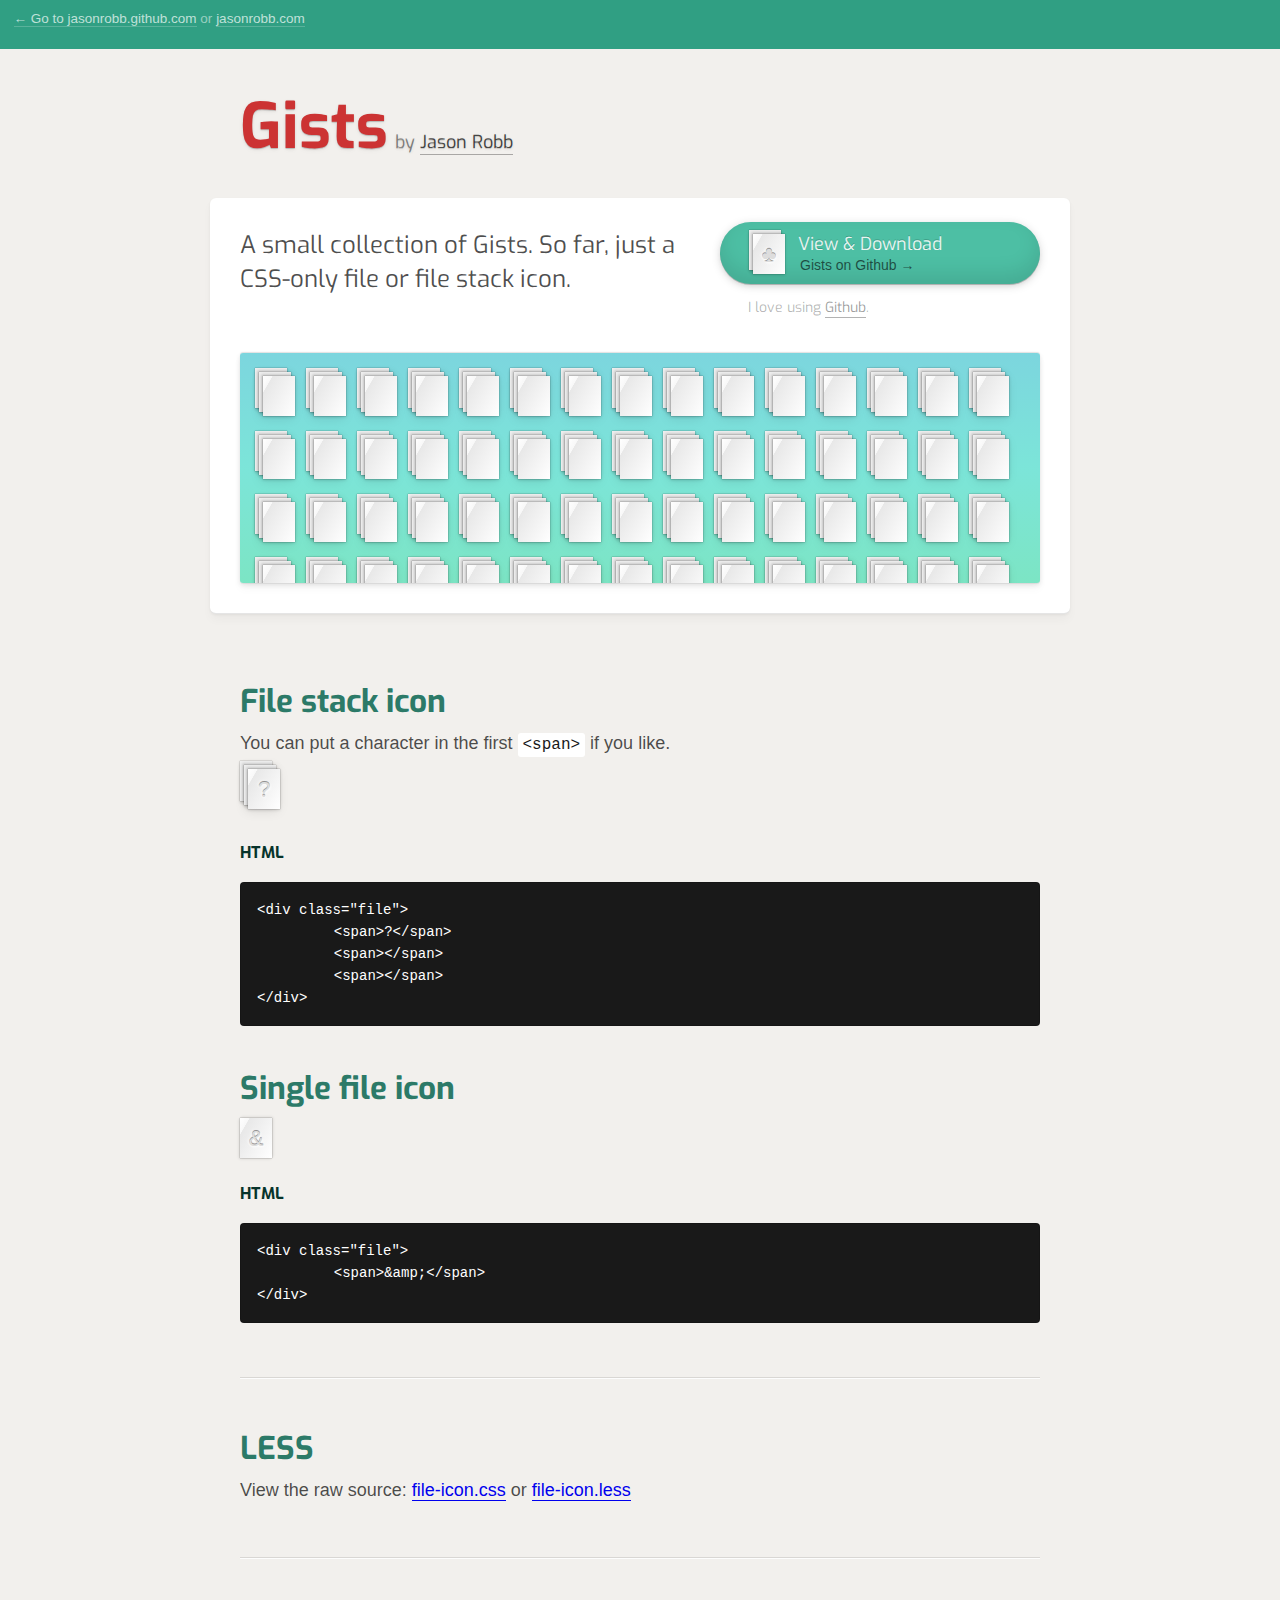
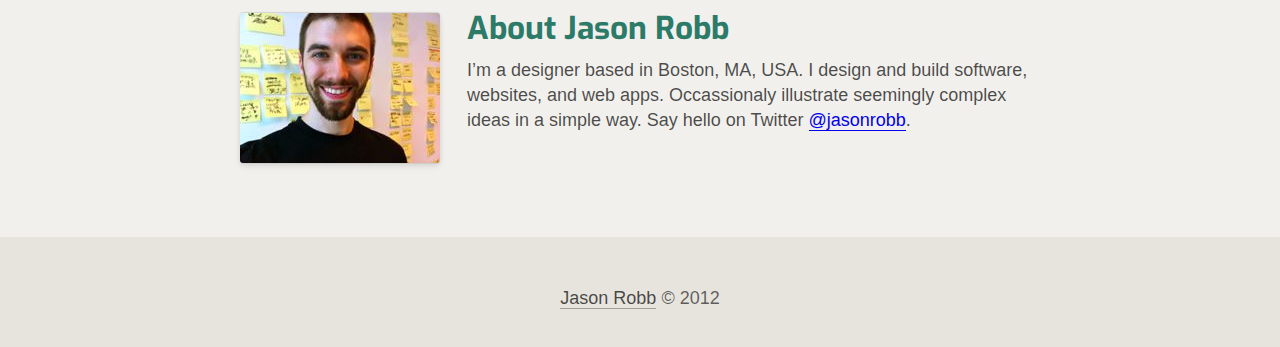
==== index.html @ 69300239 "About to go PUBLIC! Wooaahhhh..." ====
<!DOCTYPE html>
<html lang="en">
<head>
	<meta charset="utf-8">
	<title>Gists by Jason Robb</title>
	<link href="css/style.css" rel="stylesheet">
	<link href="http://fonts.googleapis.com/css?family=Exo:100,400,700" rel="stylesheet" type="text/css">
	<link href="http://fonts.googleapis.com/css?family=Open+Sans" rel="stylesheet" type="text/css"><!-- Open+Sans:400italic,400,600 -->
	<link rel="shortcut icon" href="favicon.ico">
</head>
<body class="gh-pages">


<div class="header"><p><a href="http://jasonrobb.github.com">&larr; Go to jasonrobb.github.com</a> or <a href="http://jasonrobb.com/">jasonrobb.com</a></p></div>


<div class="container">

	<h1>Gists <small>by <a href="http://jasonrobb.github.com">Jason Robb</a></small></h1>

	<!-- Default box -->
	<div class="project default group">
		<div class="download">
			<a class="button" href="http://github.com/jasonrobb/gists/">
				<div class="file stack"><span>&#9827;</span><span></span></div>
				View &amp; Download
				<p>Gists on Github &rarr;</p>
			</a>
			<p>I love using <a href="http://github.com/jasonrobb">Github</a>.</p>
		</div>
		
		<p>A small collection of Gists. So far, just a CSS-only file or file stack icon.</p>
		
		<a href="http://github.com/jasonrobb/gists/" class="example">
			<div class="row">
				<div class="file stack">
					<span></span>
					<span></span>
					<span></span>
				</div>
				<div class="file stack">
					<span></span>
					<span></span>
					<span></span>
				</div>
				<div class="file stack">
					<span></span>
					<span></span>
					<span></span>
				</div>
				<div class="file stack">
					<span></span>
					<span></span>
					<span></span>
				</div>
				<div class="file stack">
					<span></span>
					<span></span>
					<span></span>
				</div>
				<div class="file stack">
					<span></span>
					<span></span>
					<span></span>
				</div>
				<div class="file stack">
					<span></span>
					<span></span>
					<span></span>
				</div>
				<div class="file stack">
					<span></span>
					<span></span>
					<span></span>
				</div>
				<div class="file stack">
					<span></span>
					<span></span>
					<span></span>
				</div>
				<div class="file stack">
					<span></span>
					<span></span>
					<span></span>
				</div>
				<div class="file stack">
					<span></span>
					<span></span>
					<span></span>
				</div>
				<div class="file stack">
					<span></span>
					<span></span>
					<span></span>
				</div>
				<div class="file stack">
					<span></span>
					<span></span>
					<span></span>
				</div>
				<div class="file stack">
					<span></span>
					<span></span>
					<span></span>
				</div>
				<div class="file stack">
					<span></span>
					<span></span>
					<span></span>
				</div>
			</div>
			<div class="row">
				<div class="file stack">
					<span></span>
					<span></span>
					<span></span>
				</div>
				<div class="file stack">
					<span></span>
					<span></span>
					<span></span>
				</div>
				<div class="file stack">
					<span></span>
					<span></span>
					<span></span>
				</div>
				<div class="file stack">
					<span></span>
					<span></span>
					<span></span>
				</div>
				<div class="file stack">
					<span></span>
					<span></span>
					<span></span>
				</div>
				<div class="file stack">
					<span></span>
					<span></span>
					<span></span>
				</div>
				<div class="file stack">
					<span></span>
					<span></span>
					<span></span>
				</div>
				<div class="file stack">
					<span></span>
					<span></span>
					<span></span>
				</div>
				<div class="file stack">
					<span></span>
					<span></span>
					<span></span>
				</div>
				<div class="file stack">
					<span></span>
					<span></span>
					<span></span>
				</div>
				<div class="file stack">
					<span></span>
					<span></span>
					<span></span>
				</div>
				<div class="file stack">
					<span></span>
					<span></span>
					<span></span>
				</div>
				<div class="file stack">
					<span></span>
					<span></span>
					<span></span>
				</div>
				<div class="file stack">
					<span></span>
					<span></span>
					<span></span>
				</div>
				<div class="file stack">
					<span></span>
					<span></span>
					<span></span>
				</div>
			</div>
			<div class="row">
				<div class="file stack">
					<span></span>
					<span></span>
					<span></span>
				</div>
				<div class="file stack">
					<span></span>
					<span></span>
					<span></span>
				</div>
				<div class="file stack">
					<span></span>
					<span></span>
					<span></span>
				</div>
				<div class="file stack">
					<span></span>
					<span></span>
					<span></span>
				</div>
				<div class="file stack">
					<span></span>
					<span></span>
					<span></span>
				</div>
				<div class="file stack">
					<span></span>
					<span></span>
					<span></span>
				</div>
				<div class="file stack">
					<span></span>
					<span></span>
					<span></span>
				</div>
				<div class="file stack">
					<span></span>
					<span></span>
					<span></span>
				</div>
				<div class="file stack">
					<span></span>
					<span></span>
					<span></span>
				</div>
				<div class="file stack">
					<span></span>
					<span></span>
					<span></span>
				</div>
				<div class="file stack">
					<span></span>
					<span></span>
					<span></span>
				</div>
				<div class="file stack">
					<span></span>
					<span></span>
					<span></span>
				</div>
				<div class="file stack">
					<span></span>
					<span></span>
					<span></span>
				</div>
				<div class="file stack">
					<span></span>
					<span></span>
					<span></span>
				</div>
				<div class="file stack">
					<span></span>
					<span></span>
					<span></span>
				</div>
			</div>
			<div class="row">
				<div class="file stack">
					<span></span>
					<span></span>
					<span></span>
				</div>
				<div class="file stack">
					<span></span>
					<span></span>
					<span></span>
				</div>
				<div class="file stack">
					<span></span>
					<span></span>
					<span></span>
				</div>
				<div class="file stack">
					<span></span>
					<span></span>
					<span></span>
				</div>
				<div class="file stack">
					<span></span>
					<span></span>
					<span></span>
				</div>
				<div class="file stack">
					<span></span>
					<span></span>
					<span></span>
				</div>
				<div class="file stack">
					<span></span>
					<span></span>
					<span></span>
				</div>
				<div class="file stack">
					<span></span>
					<span></span>
					<span></span>
				</div>
				<div class="file stack">
					<span></span>
					<span></span>
					<span></span>
				</div>
				<div class="file stack">
					<span></span>
					<span></span>
					<span></span>
				</div>
				<div class="file stack">
					<span></span>
					<span></span>
					<span></span>
				</div>
				<div class="file stack">
					<span></span>
					<span></span>
					<span></span>
				</div>
				<div class="file stack">
					<span></span>
					<span></span>
					<span></span>
				</div>
				<div class="file stack">
					<span></span>
					<span></span>
					<span></span>
				</div>
				<div class="file stack">
					<span></span>
					<span></span>
					<span></span>
				</div>
			</div>
		</a>
	</div><!-- end gists -->
	
	
	<h2>File stack icon</h2>
	<p>You can put a character in the first <code>&lt;span&gt;</code> if you like.</p>
	<p>
		<div class="file stack">
			<span>?</span>
			<span></span>
			<span></span>
		</div>
	</p>
	
	<h3>HTML</h3>
	<pre><code>&lt;div class=&quot;file&quot;&gt;
	&lt;span&gt;?&lt;/span&gt;
	&lt;span&gt;&lt;/span&gt;
	&lt;span&gt;&lt;/span&gt;
&lt;/div&gt;</code></pre>
	
	<h2>Single file icon</h2>
	
	<p>
		<div class="file">
			<span>&amp;</span>
		</div>
	</p>
	
	<h3>HTML</h3>
	<pre><code>&lt;div class=&quot;file&quot;&gt;
	&lt;span&gt;&amp;amp;&lt;/span&gt;
&lt;/div&gt;</code></pre>
		
	<hr />
	
	<h2>LESS</h2>
	
	<p>View the raw source: <a href="https://github.com/jasonrobb/gists/raw/master/file-icon/file-icon.css">file-icon.css</a> or <a href="https://github.com/jasonrobb/gists/raw/master/file-icon/file-icon.less">file-icon.less</a></p>
	
	<hr />
	
	<div class="about group">
		<img src="assets/jasonrobb.200.jpg" alt="A simple photo of Jason Robb" title="Me in front of a KJ Analysis wall created at a design workshop." />
		<h2>About Jason Robb</h2>
		<p>I&rsquo;m a designer based in Boston, MA, USA. I design and build software, websites, and web apps. Occassionaly illustrate seemingly complex ideas in a simple way. Say hello on Twitter <a href="http://twitter.com/jasonrobb">@jasonrobb</a>.</p>
	</div>

</div><!-- end .container -->

<footer>
	<p><a href="http://jasonrobb.com">Jason Robb</a> &copy; 2012</p>
</footer>

<!-- jasonrobb.github.com -->
<script type="text/javascript">

  var _gaq = _gaq || [];
  _gaq.push(['_setAccount', 'UA-31385421-1']);
  _gaq.push(['_trackPageview']);

  (function() {
    var ga = document.createElement('script'); ga.type = 'text/javascript'; ga.async = true;
    ga.src = ('https:' == document.location.protocol ? 'https://ssl' : 'http://www') + '.google-analytics.com/ga.js';
    var s = document.getElementsByTagName('script')[0]; s.parentNode.insertBefore(ga, s);
  })();

</script>

</body>
</html>
---- css/style.css ----
.more-colors .example span {
  float: left;
  clear: none;
}
.more-colors .grid {
  background-color: #808080;
  height: 230px;
  overflow: hidden;
  width: 100%;
}
.more-colors .grid div {
  float: left;
  height: 230px;
  width: 10%;
}
.more-colors .grid div div {
  float: left;
  margin-top: 20px;
  height: 200px;
  width: 50%;
}
.more-colors .grid span {
  display: block;
  height: 50px;
  width: 105%;
}
.briefly div {
  float: left;
  margin-right: 5%;
  width: 45%;
}
.briefly .grid {
  -webkit-box-shadow: 0 1px 0 rgba(0, 0, 0, 0.05), 0 2px 5px rgba(0, 0, 0, 0.1), 0 6px 10px rgba(0, 0, 0, 0.03);
  -moz-box-shadow: 0 1px 0 rgba(0, 0, 0, 0.05), 0 2px 5px rgba(0, 0, 0, 0.1), 0 6px 10px rgba(0, 0, 0, 0.03);
  box-shadow: 0 1px 0 rgba(0, 0, 0, 0.05), 0 2px 5px rgba(0, 0, 0, 0.1), 0 6px 10px rgba(0, 0, 0, 0.03);
  -webkit-border-radius: 3px;
  -moz-border-radius: 3px;
  border-radius: 3px;
  margin-top: 1em;
  margin-right: 0;
  padding: 0 0 12px;
  overflow: hidden;
  width: 100%;
}
.briefly .grid div {
  background-color: transparent;
  -webkit-border-radius: 3px;
  -moz-border-radius: 3px;
  border-radius: 3px;
  height: 50px;
  margin: 10px 0;
  padding: 0 5%;
  overflow: hidden;
  width: 90%;
}
.briefly .grid div span {
  display: block;
  float: left;
  font-size: 12px;
  padding-top: 5px;
  height: 45px;
  width: 20%;
  text-indent: 5px;
  text-shadow: 0 1px 0 rgba(255, 255, 255, 0.2);
}
.briefly .grid .swatch {
  padding: 7px 5% 0;
  text-shadow: 0 1px 0 rgba(255, 255, 255, 0.2);
  height: 25px;
  width: 90%;
}
.white {
  background-color: #ffffff;
}
.white1 {
  background-color: rgba(255, 255, 255, 0.1);
}
.white2 {
  background-color: rgba(255, 255, 255, 0.2);
}
.white3 {
  background-color: rgba(255, 255, 255, 0.3);
}
.white4 {
  background-color: rgba(255, 255, 255, 0.4);
}
.white5 {
  background-color: rgba(255, 255, 255, 0.5);
}
.white6 {
  background-color: rgba(255, 255, 255, 0.6);
}
.white7 {
  background-color: rgba(255, 255, 255, 0.7);
}
.white8 {
  background-color: rgba(255, 255, 255, 0.8);
}
.white9 {
  background-color: rgba(255, 255, 255, 0.9);
}
.black {
  background-color: #000000;
}
.black1 {
  background-color: rgba(0, 0, 0, 0.1);
}
.black2 {
  background-color: rgba(0, 0, 0, 0.2);
}
.black3 {
  background-color: rgba(0, 0, 0, 0.3);
}
.black4 {
  background-color: rgba(0, 0, 0, 0.4);
}
.black5 {
  background-color: rgba(0, 0, 0, 0.5);
}
.black6 {
  background-color: rgba(0, 0, 0, 0.6);
}
.black7 {
  background-color: rgba(0, 0, 0, 0.7);
}
.black8 {
  background-color: rgba(0, 0, 0, 0.8);
}
.black9 {
  background-color: rgba(0, 0, 0, 0.9);
}
.gray {
  background-color: #808080;
  padding-top: 20px;
}
.gray1 {
  background-color: #191919;
  color: rgba(255, 255, 255, 0.9);
}
.gray2 {
  background-color: #333333;
  color: rgba(255, 255, 255, 0.9);
}
.gray3 {
  background-color: #4d4d4d;
  color: rgba(255, 255, 255, 0.9);
}
.gray4 {
  background-color: #666666;
  color: rgba(255, 255, 255, 0.9);
}
.gray5 {
  background-color: #8c8c8c;
  color: rgba(255, 255, 255, 0.9);
}
.gray6 {
  background-color: #999999;
}
.gray7 {
  background-color: #b3b3b3;
}
.gray8 {
  background-color: #cccccc;
}
.gray9 {
  background-color: #e6e6e6;
}
.gray97 {
  background-color: #f7f7f7;
}
.red {
  background-color: #c33;
  padding-top: 10px;
}
.orange {
  background-color: #ff7b00;
  padding-top: 20px;
}
.yellow {
  background-color: #ffd000;
  padding-top: 30px;
}
.lime {
  background-color: #4dbf58;
  padding-top: 40px;
}
.green {
  background-color: #4dbfa4;
  padding-top: 30px;
}
.blue {
  background-color: #09c;
  padding-top: 20px;
}
.purple {
  background-color: #7366ff;
  padding-top: 10px;
}
.magenta {
  background-color: #bf66ff;
  padding-top: 20px;
}
.pink {
  background-color: #ff66f2;
  padding-top: 30px;
}
.light1 {
  background-color: rgba(255, 255, 255, 0.1);
}
.light2 {
  background-color: rgba(255, 255, 255, 0.25);
}
.light3 {
  background-color: rgba(255, 255, 255, 0.5);
}
.light4 {
  background-color: rgba(255, 255, 255, 0.75);
}
.light5 {
  background-color: rgba(255, 255, 255, 0.9);
}
.dark1 {
  background-color: rgba(0, 0, 0, 0.1);
  color: white;
}
.dark2 {
  background-color: rgba(0, 0, 0, 0.25);
  color: white;
}
.dark3 {
  background-color: rgba(0, 0, 0, 0.5);
  color: white;
}
.dark4 {
  background-color: rgba(0, 0, 0, 0.75);
  color: white;
}
.dark5 {
  background-color: rgba(0, 0, 0, 0.9);
  color: white;
}
body {
  background-color: #ccc;
  margin: 0 auto;
  padding: 3em;
}
.file {
  display: inline-block;
  height: 40px;
  width: 32px;
}
.file span {
  background-color: white;
  display: inline-block;
  font-size: 22px;
  line-height: 1;
  height: 30px;
  padding: 0;
  padding-top: 10px;
  width: 32px;
  text-align: center;
  background-color: #ffffff;
  background-repeat: repeat-x;
  background-image: -moz-linear-gradient(-60deg, #ffffff, #e8e8e8 82%, #f8f8f8 83%, #ffffff);
  background-image: -ms-linear-gradient(-60deg, #ffffff, #e8e8e8 82%, #f8f8f8 83%, #ffffff);
  background-image: -webkit-linear-gradient(-60deg, #ffffff, #e8e8e8 82%, #f8f8f8 83%, #ffffff);
  background-image: -o-linear-gradient(-60deg, #ffffff, #e8e8e8 82%, #f8f8f8 83%, #ffffff);
  background-image: linear-gradient(-60deg, #ffffff, #e8e8e8 82%, #f8f8f8 83%, #ffffff);
  filter: progid:DXImageTransform.Microsoft.gradient(startColorstr='#ffffff', endColorstr='#ffffff', GradientType=0);
  -webkit-box-shadow: -1px 1px 3px rgba(0, 0, 0, 0.1), 1px -1px 3px rgba(0, 0, 0, 0.1), 0 0 1px rgba(0, 0, 0, 0.5);
  -moz-box-shadow: -1px 1px 3px rgba(0, 0, 0, 0.1), 1px -1px 3px rgba(0, 0, 0, 0.1), 0 0 1px rgba(0, 0, 0, 0.5);
  box-shadow: -1px 1px 3px rgba(0, 0, 0, 0.1), 1px -1px 3px rgba(0, 0, 0, 0.1), 0 0 1px rgba(0, 0, 0, 0.5);
  color: #ddd;
  text-shadow: 0 -1px 1px rgba(0, 0, 0, 0.2), 0 -1px 0 rgba(0, 0, 0, 0.3), 0 0 3px rgba(255, 255, 255, 0.9), 1px 1px 3px rgba(255, 255, 255, 0.9), -1px -1px 3px rgba(255, 255, 255, 0.9);
}
.stack {
  height: 48px;
  width: 40px;
}
.stack span {
  float: left;
  position: relative;
}
.stack span:nth-child(1) {
  margin: 8px 0 0 8px;
  -webkit-box-shadow: 0 0 1px rgba(0, 0, 0, 0.5), 0 1px 3px rgba(0, 0, 0, 0.15);
  -moz-box-shadow: 0 0 1px rgba(0, 0, 0, 0.5), 0 1px 3px rgba(0, 0, 0, 0.15);
  box-shadow: 0 0 1px rgba(0, 0, 0, 0.5), 0 1px 3px rgba(0, 0, 0, 0.15);
  z-index: 3;
}
.stack span:nth-child(2) {
  margin: -44px 0 0 4px;
  background-color: #ccc;
  background-image: none;
  -webkit-box-shadow: 0 0 1px rgba(0, 0, 0, 0.5), 0 1px 3px rgba(0, 0, 0, 0.15), 1px 3px 3px rgba(0, 0, 0, 0.1), inset 2px 2px 3px rgba(255, 255, 255, 0.7);
  -moz-box-shadow: 0 0 1px rgba(0, 0, 0, 0.5), 0 1px 3px rgba(0, 0, 0, 0.15), 1px 3px 3px rgba(0, 0, 0, 0.1), inset 2px 2px 3px rgba(255, 255, 255, 0.7);
  box-shadow: 0 0 1px rgba(0, 0, 0, 0.5), 0 1px 3px rgba(0, 0, 0, 0.15), 1px 3px 3px rgba(0, 0, 0, 0.1), inset 2px 2px 3px rgba(255, 255, 255, 0.7);
  z-index: 2;
}
.stack span:nth-child(3) {
  margin: -48px 0 0;
  background-color: #ccc;
  background-image: none;
  -webkit-box-shadow: 0 1px 3px rgba(0, 0, 0, 0.15), 0 0 1px rgba(0, 0, 0, 0.5), 1px 3px 3px rgba(0, 0, 0, 0.1), inset 2px 2px 3px rgba(255, 255, 255, 0.7), 4px 4px 8px rgba(0, 0, 0, 0.1), 6px 10px 12px rgba(0, 0, 0, 0.1);
  -moz-box-shadow: 0 1px 3px rgba(0, 0, 0, 0.15), 0 0 1px rgba(0, 0, 0, 0.5), 1px 3px 3px rgba(0, 0, 0, 0.1), inset 2px 2px 3px rgba(255, 255, 255, 0.7), 4px 4px 8px rgba(0, 0, 0, 0.1), 6px 10px 12px rgba(0, 0, 0, 0.1);
  box-shadow: 0 1px 3px rgba(0, 0, 0, 0.15), 0 0 1px rgba(0, 0, 0, 0.5), 1px 3px 3px rgba(0, 0, 0, 0.1), inset 2px 2px 3px rgba(255, 255, 255, 0.7), 4px 4px 8px rgba(0, 0, 0, 0.1), 6px 10px 12px rgba(0, 0, 0, 0.1);
  z-index: 1;
}
/* !========= */
/* != Reset = */
/* ========== Details: http://meyerweb.com/eric/thoughts/2007/05/01/reset-reloaded/  */
html,
body,
div,
span,
applet,
object,
iframe,
h1,
h2,
h3,
h4,
h5,
h6,
p,
blockquote,
pre,
a,
abbr,
acronym,
address,
big,
cite,
code,
del,
dfn,
em,
font,
img,
ins,
kbd,
q,
s,
samp,
small,
strike,
strong,
sub,
sup,
tt,
var,
dl,
dt,
dd,
ol,
ul,
li,
fieldset,
form,
label,
legend,
table,
caption,
tbody,
tfoot,
thead,
tr,
th,
td {
  border: 0;
  direction: ltr;
  font-weight: inherit;
  font-style: inherit;
  font-size: 100%;
  font-family: inherit;
  margin: 0;
  outline: 0;
  padding: 0;
  text-align: left;
  vertical-align: baseline;
}
/* remember to define focus styles! */
:focus {
  outline: 0;
}
body {
  line-height: 1;
}
ol,
ul {
  list-style: none;
}
/* tables still need 'cellspacing="0"' in the markup */
table {
  border-collapse: collapse;
  border-spacing: 0;
}
caption,
th,
td {
  font-weight: normal;
  text-align: left;
}
blockquote:before,
blockquote:after,
q:before,
q:after {
  content: "";
}
blockquote,
q {
  quotes: "" "";
}
th {
  white-space: nowrap;
}
/* !======================== */
/* != Markup free clearing = */
/* ========================= Details: http://www.positioniseverything.net/easyclearing.html */
.group:after {
  content: ".";
  display: block;
  height: 0;
  clear: both;
  visibility: hidden;
}
.group {
  display: inline-block;
}
/* Hides from IE-mac \*/
* html .group {
  height: 1%;
}
.group {
  display: block;
}
/* End hide from IE-mac */
body {
  background-color: #f2f0ed;
  color: rgba(0, 0, 0, 0.7);
  font-family: "OpenSans", Calibri, "Lucida Grande", Verdana, sans-serif;
  font-size: 18px;
  font-weight: normal;
  line-height: 1.5;
  font-size: 18px;
  line-height: 1.5;
  margin: 0;
  padding: 0;
}
.container {
  margin: 0 auto;
  padding: 0 20px 20px;
  width: 800px;
}
.header {
  background-color: #309f83;
  background-image: url("../assets/edge.bottom.png");
  background-position: -50% 100%;
  background-repeat: repeat-x;
  color: rgba(255, 255, 255, 0.5);
  font-size: .75em;
  height: 35px;
  padding: .75em 1em .25em;
}
.header p {
  margin: 0;
}
.header a {
  border-color: rgba(255, 255, 255, 0.2);
  color: rgba(255, 255, 255, 0.7);
  text-decoration: none;
}
.header a:hover {
  color: rgba(255, 255, 255, 0.9);
}
footer {
  background-color: #e7e4de;
  background-image: url("../assets/edge.top.png");
  background-position: -50% 0;
  background-repeat: repeat-x;
  color: rgba(0, 0, 0, 0.6);
  clear: both;
  display: block;
  font-size: 18px;
  margin-top: 3em;
  padding: 2em 0;
  width: 100%;
}
footer p {
  text-align: center;
}
footer a {
  border-color: rgba(0, 0, 0, 0.3);
  color: rgba(0, 0, 0, 0.7);
}
footer a:hover {
  border-color: rgba(0, 0, 0, 0.5);
  color: rgba(0, 0, 0, 0.8);
}
h1,
h2,
h3 {
  margin-top: 1.5em;
  margin-bottom: 0;
  font-family: "Exo", Calibri, "Lucida Grande", Verdana, sans-serif;
  font-size: 18px;
  font-weight: normal;
  line-height: 1.5;
  font-weight: bold;
  text-rendering: optimizelegibility;
}
h1 {
  color: #cc3333;
  font-size: 5em;
  margin-top: .5em;
}
h1 small {
  color: rgba(0, 0, 0, 0.4);
  font-size: 18px;
  font-weight: normal;
  margin-top: 6px;
  margin-left: -0.75em;
}
h1 a {
  border-color: rgba(0, 0, 0, 0.3);
  color: rgba(0, 0, 0, 0.7);
}
h1 a:hover {
  border-color: rgba(0, 0, 0, 0.5);
  color: rgba(0, 0, 0, 0.8);
}
h2 {
  color: #2c7a68;
  font-size: 1.75em;
  line-height: 1;
}
h3 {
  color: #07342b;
  font-size: .9em;
  text-transform: uppercase;
}
p {
  line-height: 1.4;
  margin: .75em 0 0;
}
p + p {
  margin-top: .25em;
  text-indent: 1em;
}
a {
  border-bottom: 1px solid;
  text-decoration: none;
}
.project {
  background-color: white;
  border-bottom: 1px solid rgba(0, 0, 0, 0.1);
  border-top: 1px solid rgba(255, 255, 255, 0.9);
  -webkit-box-shadow: 0 1px 3px rgba(0, 0, 0, 0.05), 0 6px 10px rgba(0, 0, 0, 0.03);
  -moz-box-shadow: 0 1px 3px rgba(0, 0, 0, 0.05), 0 6px 10px rgba(0, 0, 0, 0.03);
  box-shadow: 0 1px 3px rgba(0, 0, 0, 0.05), 0 6px 10px rgba(0, 0, 0, 0.03);
  -webkit-border-radius: 6px;
  -moz-border-radius: 6px;
  border-radius: 6px;
  font-family: "Exo", Calibri, "Lucida Grande", Verdana, sans-serif;
  font-size: 18px;
  font-weight: normal;
  line-height: 1.5;
  font-size: 1.333em;
  line-height: 1.5;
  margin: 1em 0 3em;
  padding: 2em 2.25em 2.25em;
}
.project h2 {
  margin-top: 0;
  text-shadow: 0 1px 0 rgba(0, 0, 0, 0.15), 0 1px 3px rgba(0, 0, 0, 0.1), 0 2px 6px rgba(0, 0, 0, 0.03);
}
.project h2 a {
  border: none;
  color: #2c7a68;
}
.project h2 a:hover {
  -webkit-transition: color 0.3s ease-in-out;
  -moz-transition: color 0.3s ease-in-out;
  transition: color 0.3s ease-in-out;
  color: #29967d;
}
.project p {
  margin-top: 1.25em;
}
.project a {
  border-color: rgba(0, 0, 0, 0.3);
  color: rgba(0, 0, 0, 0.7);
}
.project a:hover {
  border-color: rgba(0, 0, 0, 0.5);
  color: rgba(0, 0, 0, 0.8);
}
.project .date {
  color: rgba(0, 0, 0, 0.2);
  font-size: 13px;
  font-weight: bold;
  margin-top: 4px;
}
hr {
  display: block;
  clear: both;
  margin: 3em 0;
  border: 0;
  border-top: 1px solid rgba(0, 0, 0, 0.1);
  border-bottom: 1px solid rgba(255, 255, 255, 0.9);
}
.project .download {
  display: inline-block;
  float: right;
  margin: 1.25em 0 2em 5%;
  width: 40%;
}
.download {
  font-family: "Exo", Calibri, "Lucida Grande", Verdana, sans-serif;
  font-size: 18px;
  font-weight: normal;
  line-height: 1.5;
}
.download p {
  color: rgba(0, 0, 0, 0.3);
  clear: both;
  padding: 1em 0 0 2em;
  font-size: 14px;
  width: auto;
}
.download p a {
  color: rgba(0, 0, 0, 0.4);
}
.download a.button {
  background-position: 1em 50%;
  background-repeat: no-repeat;
  background-color: #4dbfa4;
  -webkit-border-radius: 10em;
  -moz-border-radius: 10em;
  border-radius: 10em;
  -webkit-box-shadow: inset 0 -10px 20px rgba(0, 0, 0, 0.1), 0 1px 0 rgba(0, 0, 0, 0.2), 0 2px 4px rgba(0, 0, 0, 0.05), 0 2px 10px rgba(0, 0, 0, 0.15);
  -moz-box-shadow: inset 0 -10px 20px rgba(0, 0, 0, 0.1), 0 1px 0 rgba(0, 0, 0, 0.2), 0 2px 4px rgba(0, 0, 0, 0.05), 0 2px 10px rgba(0, 0, 0, 0.15);
  box-shadow: inset 0 -10px 20px rgba(0, 0, 0, 0.1), 0 1px 0 rgba(0, 0, 0, 0.2), 0 2px 4px rgba(0, 0, 0, 0.05), 0 2px 10px rgba(0, 0, 0, 0.15);
  color: rgba(255, 255, 255, 0.9);
  border: none;
  float: left;
  line-height: 1.125;
  padding: .25em .25em 0 80px;
  width: auto;
  -webkit-transition: all .3s;
  -moz-transition: all .3s;
  transition: all .3s;
  text-shadow: 0 -1px 0 rgba(0, 0, 0, 0.2);
}
.download a.button .file {
  height: 24px;
  margin-right: 8px;
  margin-left: -55px;
}
.download a.button p {
  font-family: "OpenSans", Calibri, "Lucida Grande", Verdana, sans-serif;
  font-size: 14px;
  line-height: 14px;
  clear: both;
  color: rgba(0, 0, 0, 0.6);
  float: left;
  margin-top: 0;
  padding: 3px 0 12px;
  text-shadow: none;
}
.download a.button:hover {
  background-color: #60c6a5;
  -webkit-box-shadow: inset 0 -10px 20px rgba(0, 0, 0, 0.1), 0 1px 0 rgba(0, 0, 0, 0.2), 0 4px 6px rgba(0, 0, 0, 0.12), 0 2px 10px rgba(0, 0, 0, 0.15);
  -moz-box-shadow: inset 0 -10px 20px rgba(0, 0, 0, 0.1), 0 1px 0 rgba(0, 0, 0, 0.2), 0 4px 6px rgba(0, 0, 0, 0.12), 0 2px 10px rgba(0, 0, 0, 0.15);
  box-shadow: inset 0 -10px 20px rgba(0, 0, 0, 0.1), 0 1px 0 rgba(0, 0, 0, 0.2), 0 4px 6px rgba(0, 0, 0, 0.12), 0 2px 10px rgba(0, 0, 0, 0.15);
  color: #ffffff;
  margin-top: -1px;
  margin-bottom: 1px;
}
.download a.button:active {
  -webkit-box-shadow: inset 0 10px 20px rgba(0, 0, 0, 0.01), 0 1px 0 rgba(0, 0, 0, 0.2);
  -moz-box-shadow: inset 0 10px 20px rgba(0, 0, 0, 0.01), 0 1px 0 rgba(0, 0, 0, 0.2);
  box-shadow: inset 0 10px 20px rgba(0, 0, 0, 0.01), 0 1px 0 rgba(0, 0, 0, 0.2);
  color: rgba(255, 255, 255, 0.9);
  margin-top: 0;
  margin-bottom: 0;
}
.example {
  background-color: rgba(0, 204, 173, 0.30000000000000004);
  background-image: -webkit-gradient(linear, 0 0, 0 100%, from(rgba(0, 153, 204, 0.30000000000000004)), color-stop(50%, rgba(0, 204, 187, 0.30000000000000004)), to(rgba(0, 204, 119, 0.30000000000000004)));
  background-image: -webkit-linear-gradient(rgba(0, 153, 204, 0.30000000000000004), rgba(0, 204, 187, 0.30000000000000004) 50%, rgba(0, 204, 119, 0.30000000000000004));
  background-image: -moz-linear-gradient(top, rgba(0, 153, 204, 0.30000000000000004), rgba(0, 204, 187, 0.30000000000000004) 50%, rgba(0, 204, 119, 0.30000000000000004));
  background-image: -ms-linear-gradient(rgba(0, 153, 204, 0.30000000000000004), rgba(0, 204, 187, 0.30000000000000004) 50%, rgba(0, 204, 119, 0.30000000000000004));
  background-image: -o-linear-gradient(rgba(0, 153, 204, 0.30000000000000004), rgba(0, 204, 187, 0.30000000000000004) 50%, rgba(0, 204, 119, 0.30000000000000004));
  background-image: linear-gradient(rgba(0, 153, 204, 0.30000000000000004), rgba(0, 204, 187, 0.30000000000000004) 50%, rgba(0, 204, 119, 0.30000000000000004));
  background-repeat: no-repeat;
  filter: progid:DXImageTransform.Microsoft.gradient(startColorstr='rgba(0, 153, 204, 0.30000000000000004)', endColorstr='rgba(0, 204, 119, 0.30000000000000004)', GradientType=0);
  -webkit-box-shadow: 0 -1px 1px rgba(0, 0, 0, 0.1), 0 1px 0 rgba(0, 0, 0, 0.05), 0 2px 5px rgba(0, 0, 0, 0.1), 0 6px 10px rgba(0, 0, 0, 0.03);
  -moz-box-shadow: 0 -1px 1px rgba(0, 0, 0, 0.1), 0 1px 0 rgba(0, 0, 0, 0.05), 0 2px 5px rgba(0, 0, 0, 0.1), 0 6px 10px rgba(0, 0, 0, 0.03);
  box-shadow: 0 -1px 1px rgba(0, 0, 0, 0.1), 0 1px 0 rgba(0, 0, 0, 0.05), 0 2px 5px rgba(0, 0, 0, 0.1), 0 6px 10px rgba(0, 0, 0, 0.03);
  -webkit-border-radius: 3px;
  -moz-border-radius: 3px;
  border-radius: 3px;
  border: none;
  display: block;
  clear: both;
  margin-top: 2em;
  height: 230px;
  padding: 0;
  overflow: hidden;
  width: 100%;
}
.example img {
  float: left;
  clear: both;
  max-width: 100%;
  min-height: 230px;
}
.example a {
  border: none;
  display: block;
  padding: 0;
  min-height: 230px;
}
.example .row {
  margin-top: 10px;
  margin-left: 10px;
  width: 110%;
}
.example .row .stack {
  margin-top: -10px;
  margin-bottom: -10px;
  padding-top: 15px;
  padding-left: 5px;
}
.example.inset {
  -webkit-box-shadow: inset 0 2px 50px rgba(0, 0, 0, 0.2), inset 0 1px 0 rgba(0, 0, 0, 0.05), inset 0 2px 5px rgba(0, 0, 0, 0.1), inset 0 6px 10px rgba(0, 0, 0, 0.03);
  -moz-box-shadow: inset 0 2px 50px rgba(0, 0, 0, 0.2), inset 0 1px 0 rgba(0, 0, 0, 0.05), inset 0 2px 5px rgba(0, 0, 0, 0.1), inset 0 6px 10px rgba(0, 0, 0, 0.03);
  box-shadow: inset 0 2px 50px rgba(0, 0, 0, 0.2), inset 0 1px 0 rgba(0, 0, 0, 0.05), inset 0 2px 5px rgba(0, 0, 0, 0.1), inset 0 6px 10px rgba(0, 0, 0, 0.03);
}
code,
pre {
  -webkit-border-radius: 3px;
  -moz-border-radius: 3px;
  border-radius: 3px;
  color: #2e2e2e;
  font-family: Monaco, Consolas, "Courier New", monospace;
  font-size: 16px;
  padding: 16px;
}
code {
  background-color: #ffffff;
  color: #191919;
  padding: 3px 5px;
}
pre {
  background-color: #191919;
  border: 1px solid #ccc;
  border: 1px solid rgba(0, 0, 0, 0.15);
  -webkit-border-radius: 4px;
  -moz-border-radius: 4px;
  border-radius: 4px;
  color: #ffffff;
  display: block;
  line-height: 22px;
  margin: 16px 0 0;
  white-space: pre;
  white-space: pre-wrap;
  word-break: break-all;
}
pre.prettyprint {
  margin-bottom: 27px;
}
pre code {
  background-color: transparent;
  color: inherit;
  counter-reset: line-numbering;
  font-size: 14px;
  padding: 0;
}
pre code .line::before {
  color: #404040;
  content: counter(line-numbering);
  counter-increment: line-numbering;
  font-size: 15.299999999999999px;
  padding-right: 1em;
  /* space after numbers */

  width: 13px;
  text-align: right;
}
.gh-pages .project {
  margin: 1em -1.25em 3em;
  padding: 0 1.25em 1.25em;
}
.gh-pages h1 {
  font-size: 3.5em;
  text-shadow: 0 1px 0 rgba(0, 0, 0, 0.15), 0 1px 3px rgba(0, 0, 0, 0.1), 0 2px 6px rgba(0, 0, 0, 0.03);
}
.gh-pages h1 small {
  margin-left: -0.5em;
}
.about img {
  float: left;
  -webkit-box-shadow: 0 -1px 1px rgba(0, 0, 0, 0.1), 0 1px 0 rgba(0, 0, 0, 0.05), 0 2px 5px rgba(0, 0, 0, 0.1), 0 6px 10px rgba(0, 0, 0, 0.03);
  -moz-box-shadow: 0 -1px 1px rgba(0, 0, 0, 0.1), 0 1px 0 rgba(0, 0, 0, 0.05), 0 2px 5px rgba(0, 0, 0, 0.1), 0 6px 10px rgba(0, 0, 0, 0.03);
  box-shadow: 0 -1px 1px rgba(0, 0, 0, 0.1), 0 1px 0 rgba(0, 0, 0, 0.05), 0 2px 5px rgba(0, 0, 0, 0.1), 0 6px 10px rgba(0, 0, 0, 0.03);
  -webkit-border-radius: 3px;
  -moz-border-radius: 3px;
  border-radius: 3px;
  margin: 0 1.5em 0 0;
}
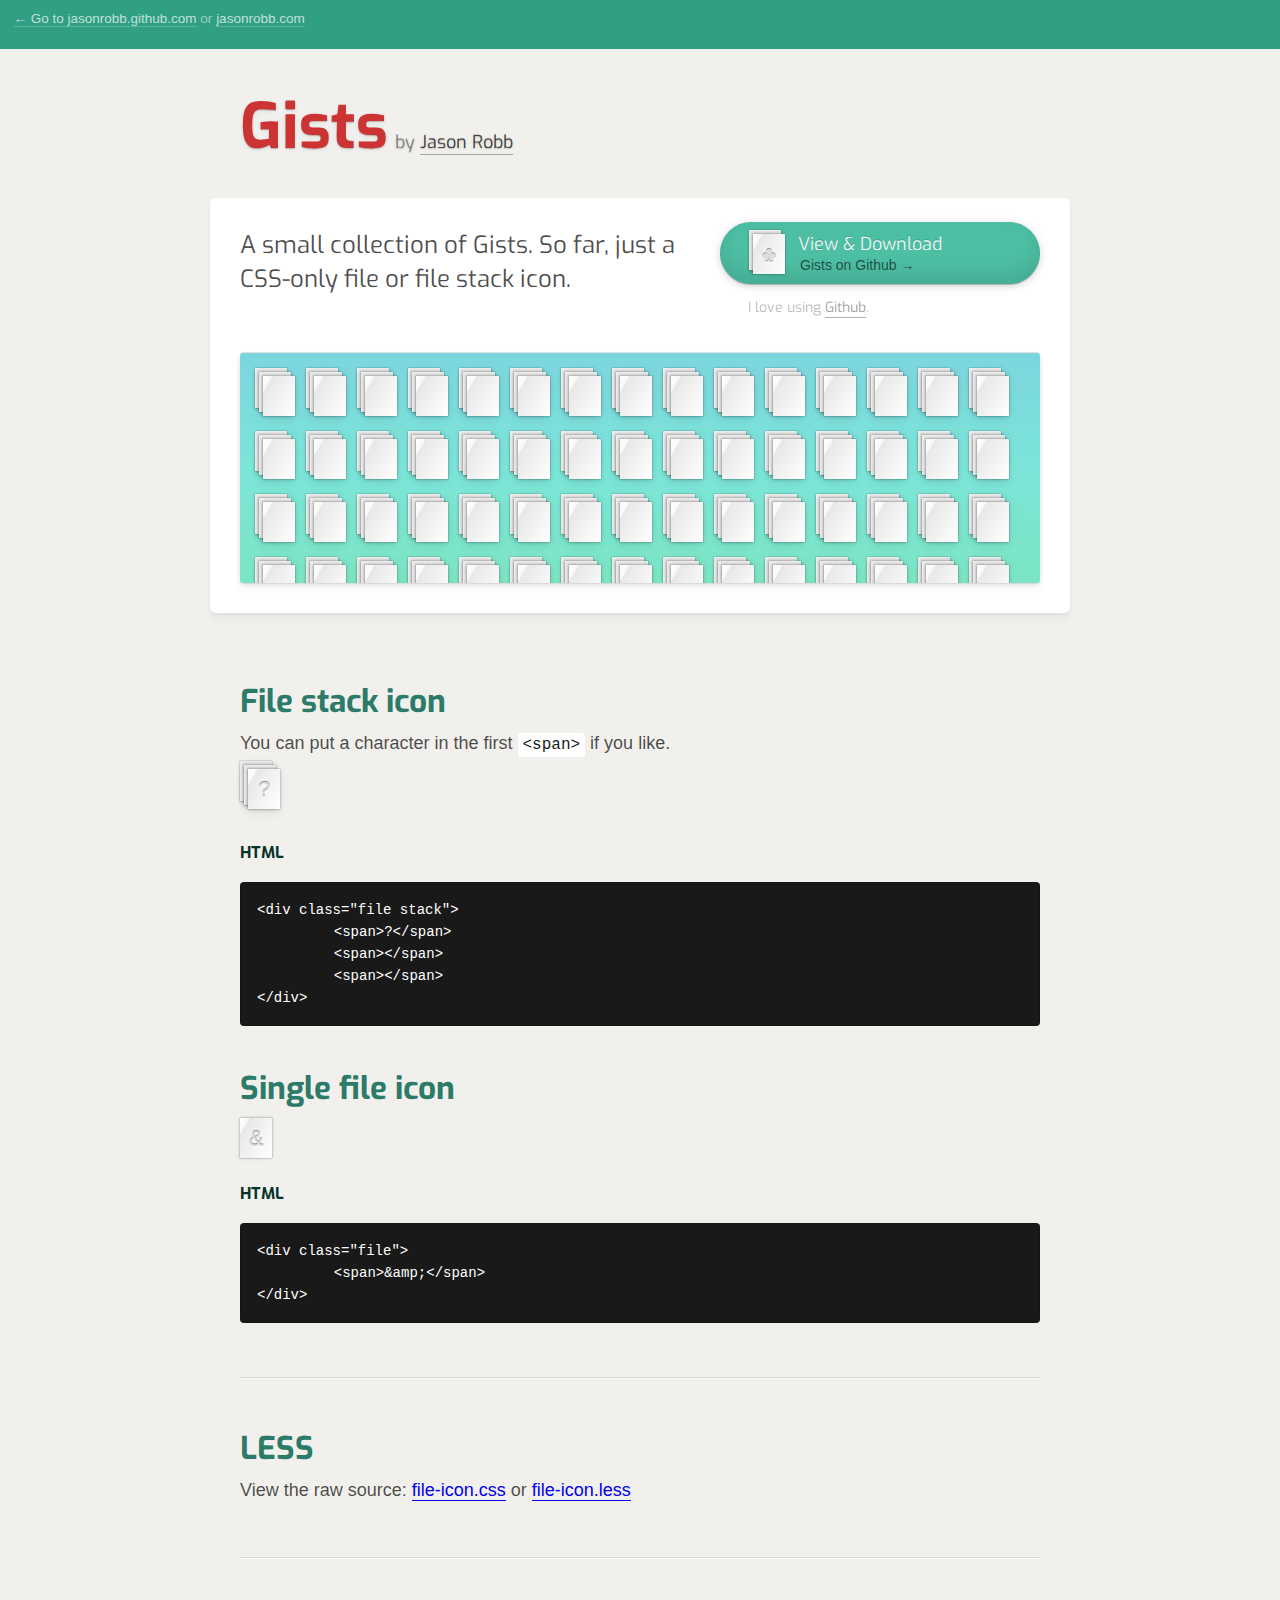
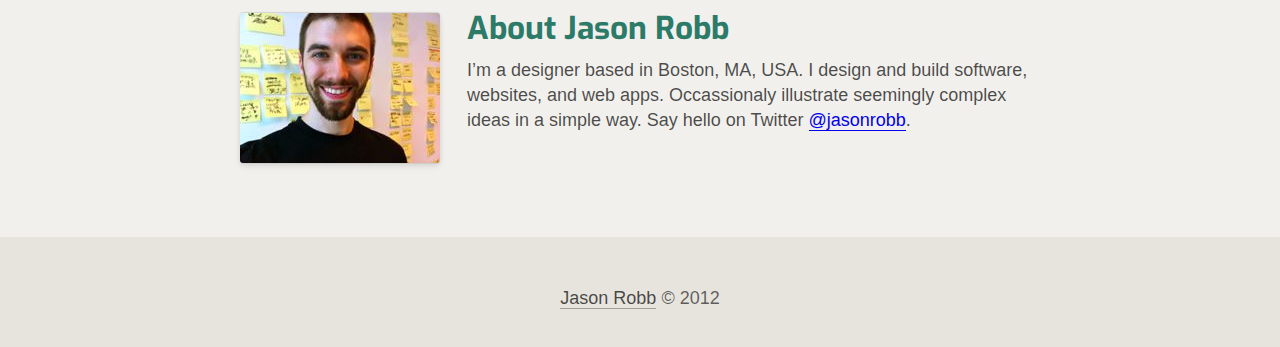
==== commit 4f299e0e: "Missed a class name." ====
--- a/index.html
+++ b/index.html
@@ -355,7 +355,7 @@
 	</p>
 	
 	<h3>HTML</h3>
-	<pre><code>&lt;div class=&quot;file&quot;&gt;
+	<pre><code>&lt;div class=&quot;file stack&quot;&gt;
 	&lt;span&gt;?&lt;/span&gt;
 	&lt;span&gt;&lt;/span&gt;
 	&lt;span&gt;&lt;/span&gt;
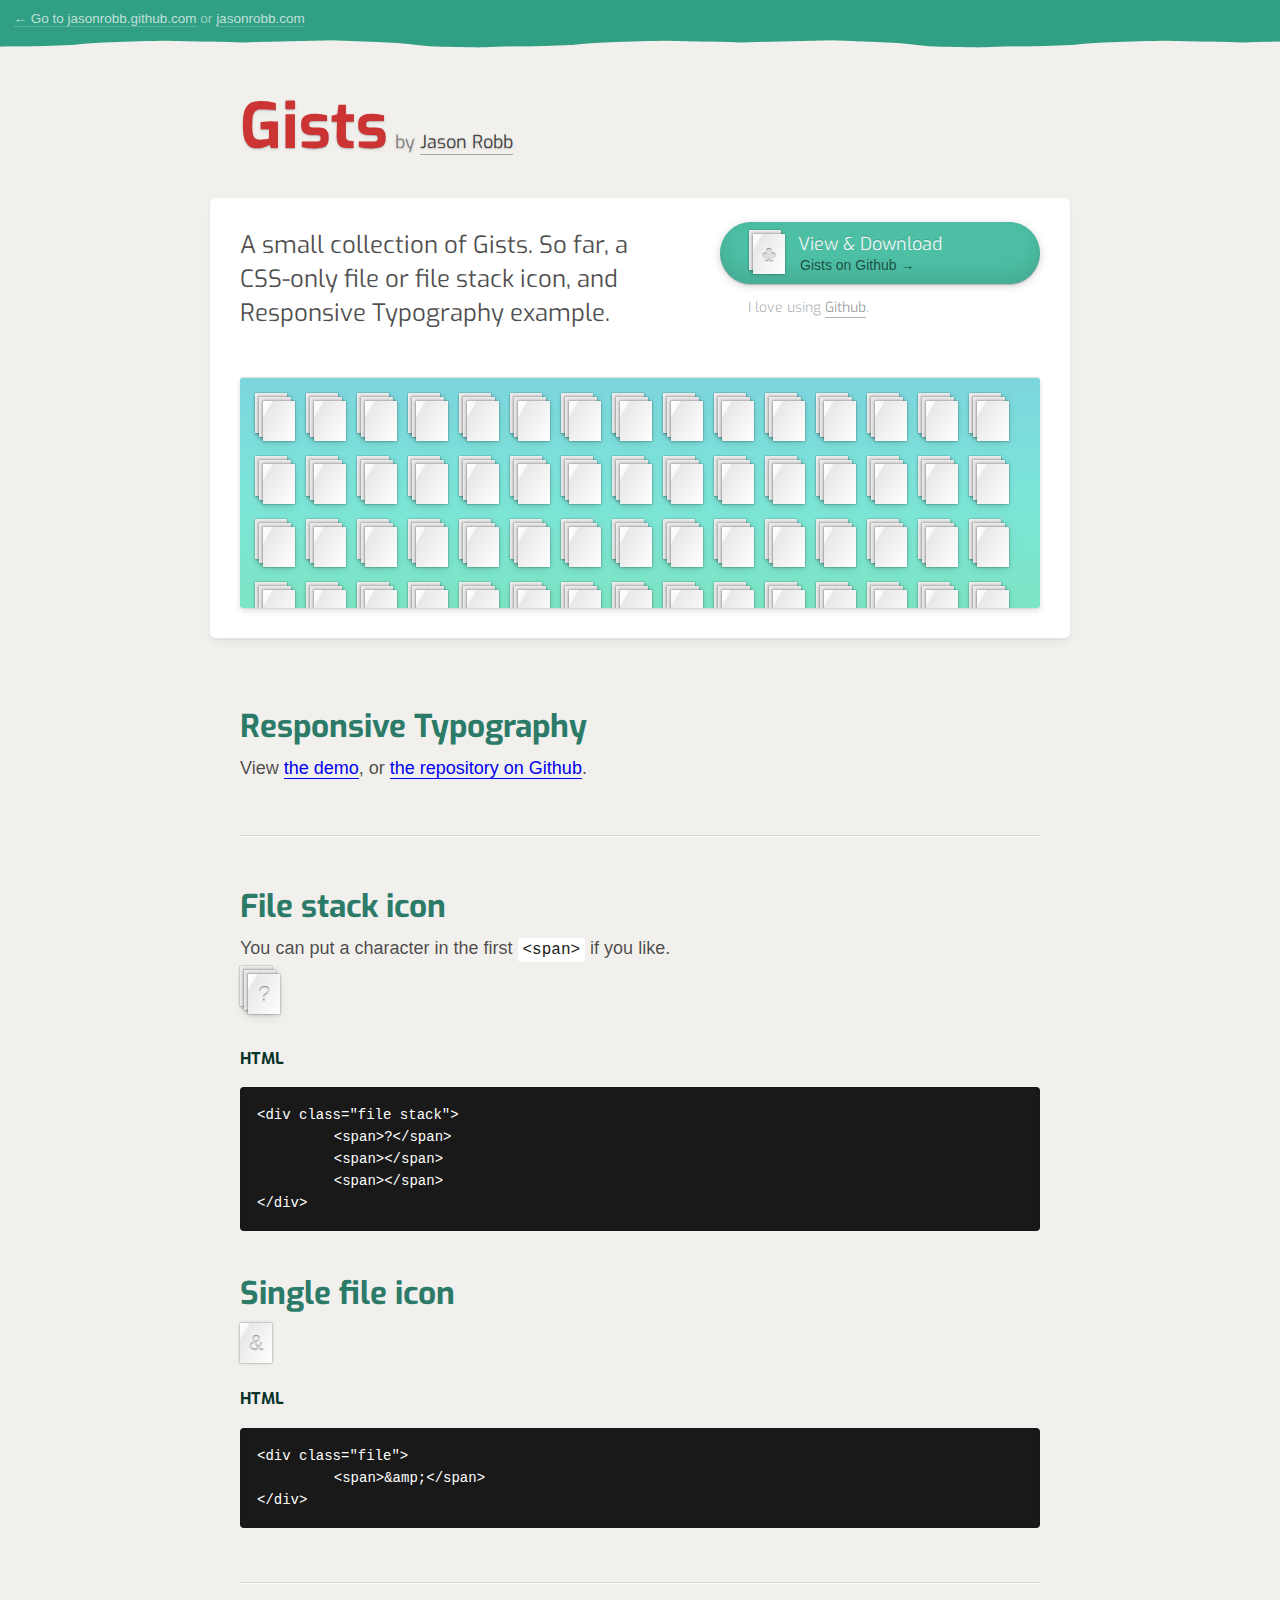
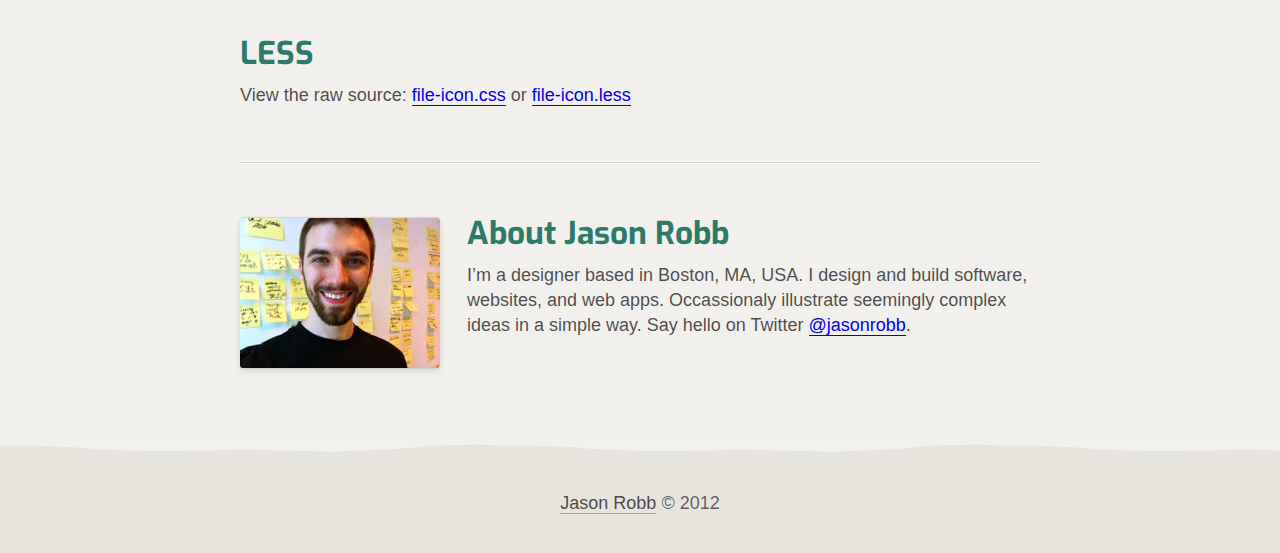
==== commit 2850d3f7: "Added a few notes. Links to demo and repo." ====
--- a/index.html
+++ b/index.html
@@ -29,7 +29,7 @@
 			<p>I love using <a href="http://github.com/jasonrobb">Github</a>.</p>
 		</div>
 		
-		<p>A small collection of Gists. So far, just a CSS-only file or file stack icon.</p>
+		<p>A small collection of Gists. So far, a CSS-only file or file stack icon, and Responsive Typography example.</p>
 		
 		<a href="http://github.com/jasonrobb/gists/" class="example">
 			<div class="row">
@@ -343,6 +343,12 @@
 		</a>
 	</div><!-- end gists -->
 	
+	
+	<h2>Responsive Typography</h2>
+	
+	<p>View <a href="/responsive-type/responsive-type.html">the demo</a>, or <a href="http://jasonrobb.github.com/gists/responsive-type/">the repository on Github</a>.</p>
+	
+	<hr />
 	
 	<h2>File stack icon</h2>
 	<p>You can put a character in the first <code>&lt;span&gt;</code> if you like.</p>
